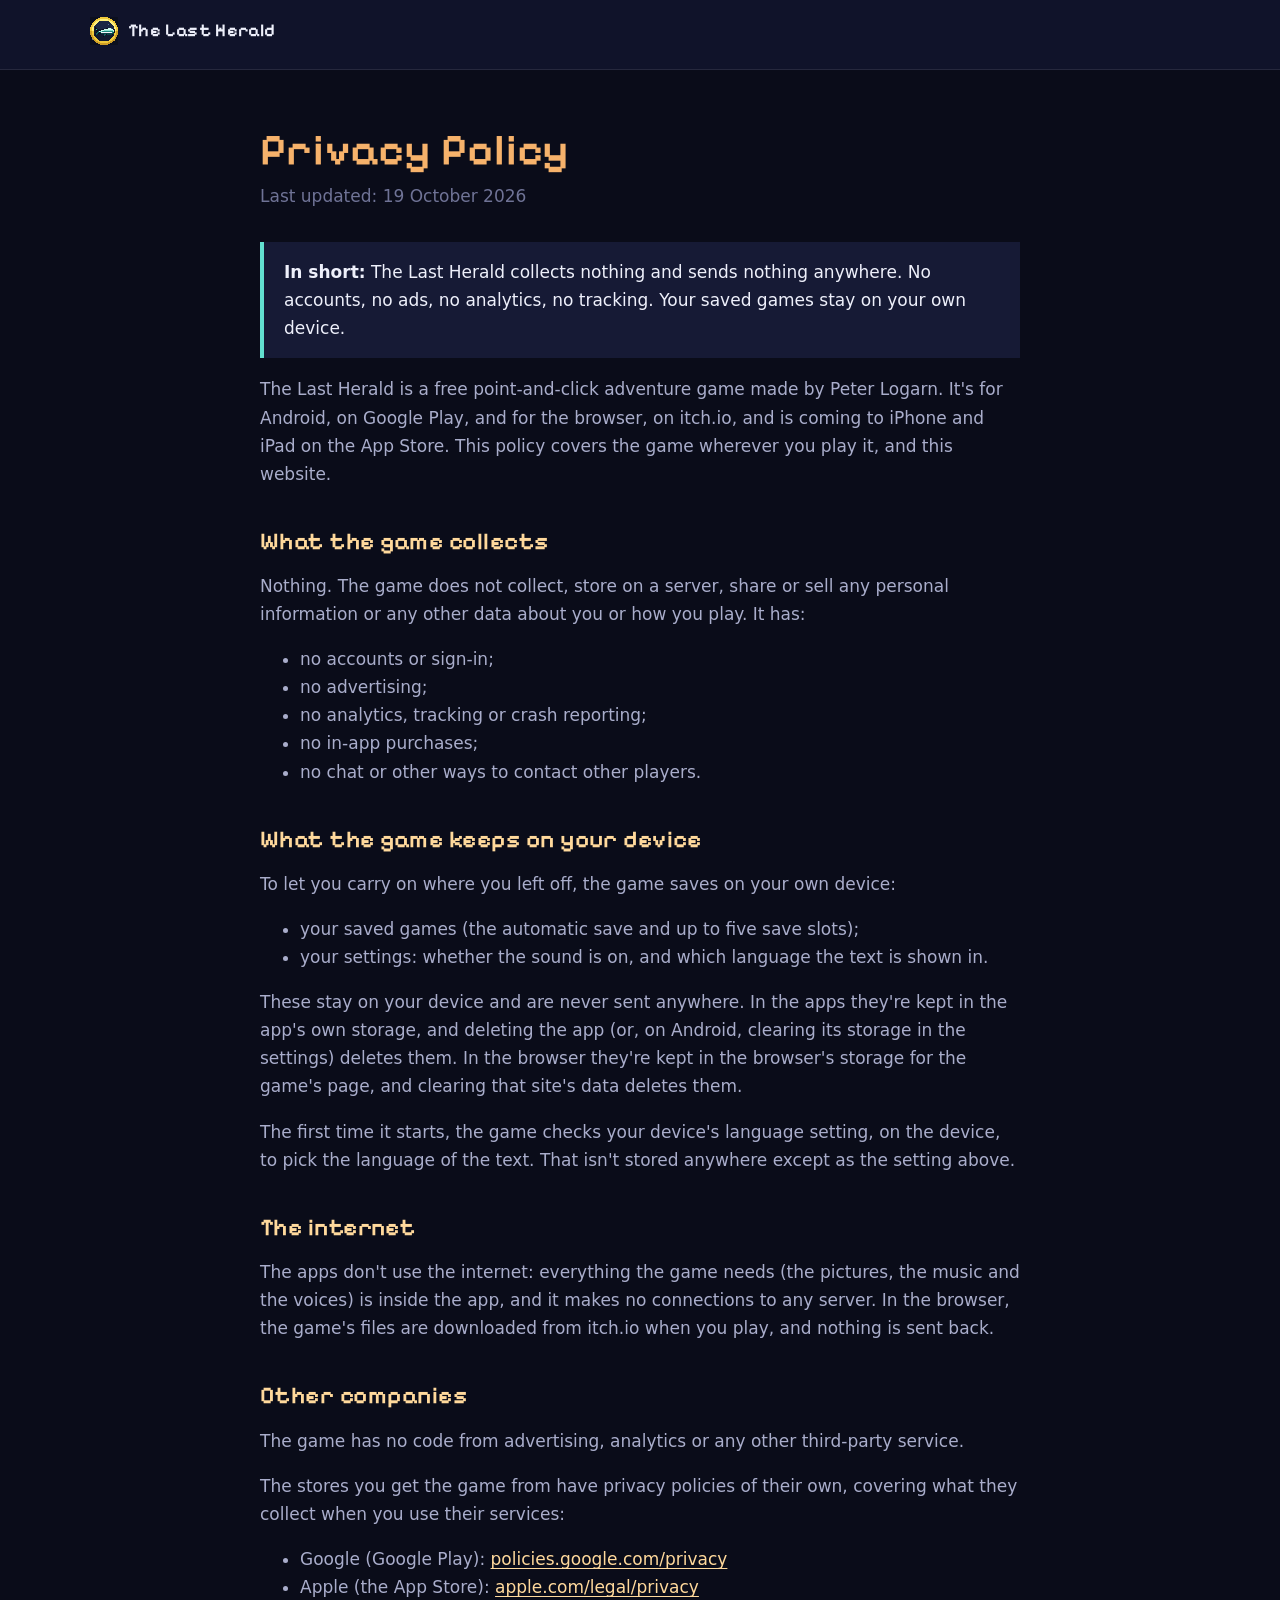
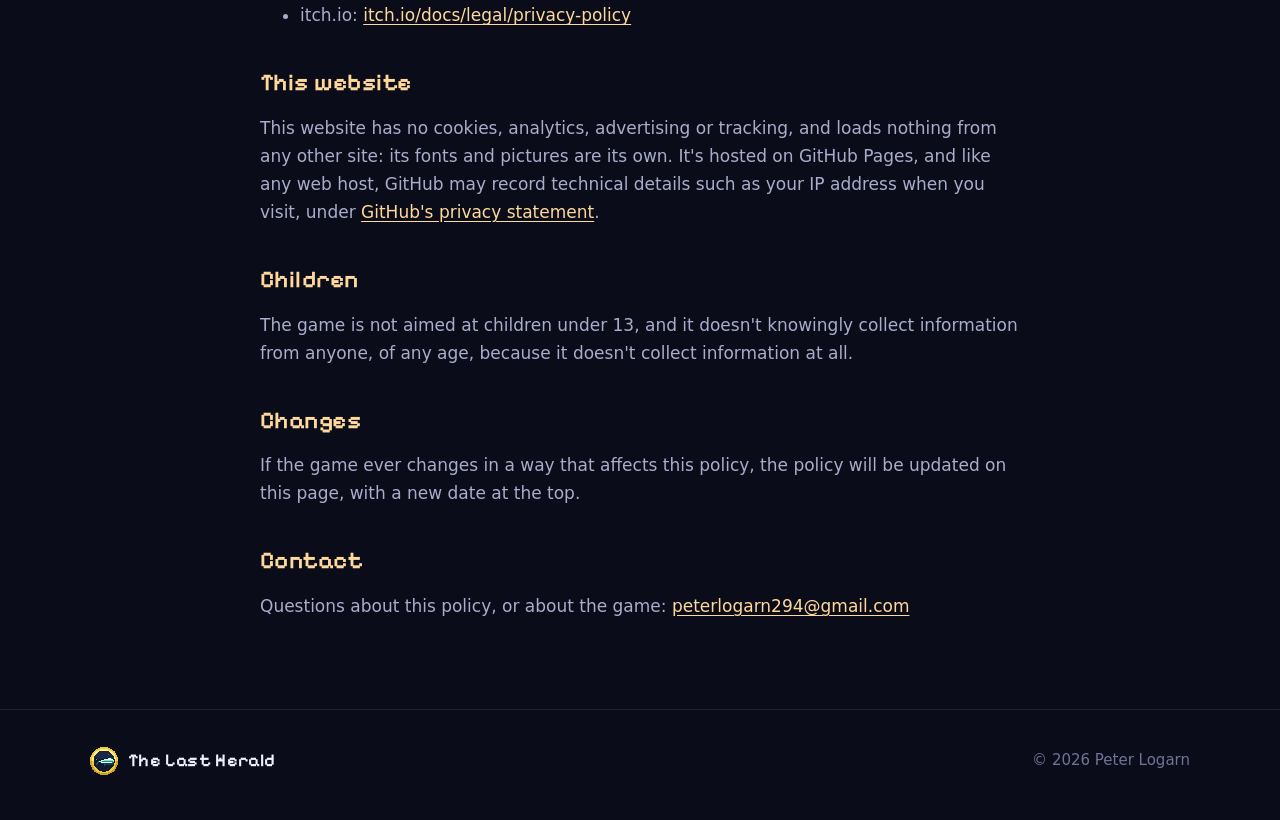
==== privacy/index.html @ 747a3407 "The Last Herald's website: the game (the story, the kids, pictures, what's in it, and buttons for Go" ====
<!doctype html>
<html lang="en">
<head>
  <meta charset="utf-8">
  <meta name="viewport" content="width=device-width, initial-scale=1">
  <title>Privacy Policy · The Last Herald</title>
  <meta name="description" content="The Last Herald's privacy policy: the game collects nothing and sends nothing anywhere.">
  <meta name="theme-color" content="#0a0c19">
  <link rel="icon" type="image/png" href="../assets/icon-512.png">
  <link rel="stylesheet" href="../css/site.css">
</head>
<body>

<div class="top">
  <div class="wrap"><a class="brand" href="../"><img class="pixel" src="../assets/icon-512.png" alt="">The Last Herald</a></div>
</div>

<main class="doc">
  <div class="wrap">
    <h1>Privacy Policy</h1>
    <p class="updated">Last updated: 19 October 2026</p>

    <p class="short"><strong>In short:</strong> The Last Herald collects nothing and sends nothing anywhere. No accounts, no ads, no analytics, no tracking. Your saved games stay on your own device.</p>

    <p>The Last Herald is a free point-and-click adventure game made by Peter Logarn. It's for Android, on Google Play, and for the browser, on itch.io, and is coming to iPhone and iPad on the App Store. This policy covers the game wherever you play it, and this website.</p>

    <h2>What the game collects</h2>
    <p>Nothing. The game does not collect, store on a server, share or sell any personal information or any other data about you or how you play. It has:</p>
    <ul>
      <li>no accounts or sign-in;</li>
      <li>no advertising;</li>
      <li>no analytics, tracking or crash reporting;</li>
      <li>no in-app purchases;</li>
      <li>no chat or other ways to contact other players.</li>
    </ul>

    <h2>What the game keeps on your device</h2>
    <p>To let you carry on where you left off, the game saves on your own device:</p>
    <ul>
      <li>your saved games (the automatic save and up to five save slots);</li>
      <li>your settings: whether the sound is on, and which language the text is shown in.</li>
    </ul>
    <p>These stay on your device and are never sent anywhere. In the apps they're kept in the app's own storage, and deleting the app (or, on Android, clearing its storage in the settings) deletes them. In the browser they're kept in the browser's storage for the game's page, and clearing that site's data deletes them.</p>
    <p>The first time it starts, the game checks your device's language setting, on the device, to pick the language of the text. That isn't stored anywhere except as the setting above.</p>

    <h2>The internet</h2>
    <p>The apps don't use the internet: everything the game needs (the pictures, the music and the voices) is inside the app, and it makes no connections to any server. In the browser, the game's files are downloaded from itch.io when you play, and nothing is sent back.</p>

    <h2>Other companies</h2>
    <p>The game has no code from advertising, analytics or any other third-party service.</p>
    <p>The stores you get the game from have privacy policies of their own, covering what they collect when you use their services:</p>
    <ul>
      <li>Google (Google Play): <a href="https://policies.google.com/privacy">policies.google.com/privacy</a></li>
      <li>Apple (the App Store): <a href="https://www.apple.com/legal/privacy/">apple.com/legal/privacy</a></li>
      <li>itch.io: <a href="https://itch.io/docs/legal/privacy-policy">itch.io/docs/legal/privacy-policy</a></li>
    </ul>

    <h2>This website</h2>
    <p>This website has no cookies, analytics, advertising or tracking, and loads nothing from any other site: its fonts and pictures are its own. It's hosted on GitHub Pages, and like any web host, GitHub may record technical details such as your IP address when you visit, under <a href="https://docs.github.com/en/site-policy/privacy-policies/github-general-privacy-statement">GitHub's privacy statement</a>.</p>

    <h2>Children</h2>
    <p>The game is not aimed at children under 13, and it doesn't knowingly collect information from anyone, of any age, because it doesn't collect information at all.</p>

    <h2>Changes</h2>
    <p>If the game ever changes in a way that affects this policy, the policy will be updated on this page, with a new date at the top.</p>

    <h2>Contact</h2>
    <p>Questions about this policy, or about the game: <a href="mailto:peterlogarn294@gmail.com">peterlogarn294@gmail.com</a></p>
  </div>
</main>

<footer>
  <div class="wrap">
    <a class="brand" href="../"><img class="pixel" src="../assets/icon-512.png" alt="">The Last Herald</a>
    <span>© 2026 Peter Logarn</span>
  </div>
</footer>

</body>
</html>
---- css/site.css ----
/* The Last Herald: the website. One stylesheet for both pages. */

@font-face {
  font-family: 'Pixelify Sans';
  font-style: normal;
  font-weight: 400;
  font-display: swap;
  src: url(../fonts/pixelify-sans-latin-400-normal.woff2) format('woff2');
  unicode-range: U+0000-00FF, U+0131, U+0152-0153, U+02BB-02BC, U+02C6, U+02DA, U+02DC, U+0304, U+0308, U+0329, U+2000-206F, U+20AC, U+2122, U+2191, U+2193, U+2212, U+2215, U+FEFF, U+FFFD;
}
@font-face {
  font-family: 'Pixelify Sans';
  font-style: normal;
  font-weight: 400;
  font-display: swap;
  src: url(../fonts/pixelify-sans-latin-ext-400-normal.woff2) format('woff2');
  unicode-range: U+0100-02BA, U+02BD-02C5, U+02C7-02CC, U+02CE-02D7, U+02DD-02FF, U+0304, U+0308, U+0329, U+1D00-1DBF, U+1E00-1E9F, U+1EF2-1EFF, U+2020, U+20A0-20AB, U+20AD-20C0, U+2113, U+2C60-2C7F, U+A720-A7FF;
}
@font-face {
  font-family: 'Pixelify Sans';
  font-style: normal;
  font-weight: 600;
  font-display: swap;
  src: url(../fonts/pixelify-sans-latin-600-normal.woff2) format('woff2');
  unicode-range: U+0000-00FF, U+0131, U+0152-0153, U+02BB-02BC, U+02C6, U+02DA, U+02DC, U+0304, U+0308, U+0329, U+2000-206F, U+20AC, U+2122, U+2191, U+2193, U+2212, U+2215, U+FEFF, U+FFFD;
}
@font-face {
  font-family: 'Pixelify Sans';
  font-style: normal;
  font-weight: 600;
  font-display: swap;
  src: url(../fonts/pixelify-sans-latin-ext-600-normal.woff2) format('woff2');
  unicode-range: U+0100-02BA, U+02BD-02C5, U+02C7-02CC, U+02CE-02D7, U+02DD-02FF, U+0304, U+0308, U+0329, U+1D00-1DBF, U+1E00-1E9F, U+1EF2-1EFF, U+2020, U+20A0-20AB, U+20AD-20C0, U+2113, U+2C60-2C7F, U+A720-A7FF;
}

:root {
  /* The night over Granvik, the logo's sunset gold, the glass shore's teal, the hive's violet */
  --bg: #0a0c19;
  --bg-2: #10132a;
  --panel: #161a35;
  --panel-2: #1d2244;
  --line: rgba(255, 255, 255, 0.09);
  --ink: #eef0fb;
  --muted: #a9adcb;
  --dim: #6f7396;
  --gold: #f6b26b;
  --gold-2: #ffd99c;
  --ember: #e8743b;
  --teal: #62e0d0;
  --violet: #a487ff;
  --pixel: 'Pixelify Sans', 'Courier New', monospace;
  --text: system-ui, -apple-system, 'Segoe UI', Roboto, 'Helvetica Neue', Arial, sans-serif;
  color-scheme: dark;
}

* { box-sizing: border-box; }
html { scroll-behavior: smooth; }
body {
  margin: 0;
  background: var(--bg);
  color: var(--ink);
  font: 17px/1.65 var(--text);
  -webkit-font-smoothing: antialiased;
}
img { display: block; max-width: 100%; height: auto; }
a { color: var(--gold-2); text-underline-offset: 3px; }
a:hover { color: #fff; }
.pixel { image-rendering: pixelated; image-rendering: crisp-edges; }

.wrap { width: min(1100px, 100% - 32px); margin-inline: auto; }
h1, h2, h3, .eyebrow, .btn, .brand { font-family: var(--pixel); font-weight: 600; letter-spacing: 0.02em; }
h2 { font-size: clamp(28px, 4vw, 40px); line-height: 1.15; margin: 0 0 18px; color: var(--gold); }
h3 { font-size: 22px; margin: 0 0 6px; }
.eyebrow { display: block; color: var(--teal); font-size: 15px; letter-spacing: 0.14em; text-transform: uppercase; margin-bottom: 10px; }
section { padding: clamp(56px, 9vw, 104px) 0; }
section + section { border-top: 1px solid var(--line); }

/* ---- The top: the title picture, the pitch, the stores ---- */
.hero { position: relative; background: #04050b; }
.hero-art { position: relative; }
.hero-art img { width: min(100%, calc(80vh * 16 / 9)); height: auto; margin: 0 auto; } /* all of it, the logo and the kids, as big as the screen allows (the night of its edges either side) */
.hero-art::after { /* fading down into the page */
  content: ''; position: absolute; inset: auto 0 0 0; height: 10%;
  background: linear-gradient(to bottom, rgba(4, 5, 11, 0), var(--bg));
}
.hero-text { position: relative; padding: 22px 0 56px; text-align: center; }
.hero { background: linear-gradient(to bottom, #04050b 60%, var(--bg)); }
.hero-text h1 { position: absolute; width: 1px; height: 1px; overflow: hidden; clip: rect(0 0 0 0); } /* the logo says it */
.tagline { font-family: var(--pixel); font-weight: 400; font-size: clamp(20px, 2.8vw, 28px); line-height: 1.35; margin: 0 auto 26px; max-width: 30ch; color: var(--ink); }
.facts { color: var(--muted); font-size: 15px; margin: 18px 0 0; }
.facts span + span::before { content: '·'; margin: 0 10px; color: var(--dim); }

.stores { display: flex; flex-wrap: wrap; gap: 14px; justify-content: center; }
.btn {
  display: inline-flex; align-items: center; gap: 12px; min-width: 210px;
  padding: 12px 18px 12px 14px; text-decoration: none; text-align: left;
  color: var(--ink); background: var(--panel); border: 2px solid var(--panel-2);
  box-shadow: 4px 4px 0 #04050b; transition: transform 0.12s, box-shadow 0.12s, border-color 0.12s;
}
.btn svg { flex: none; width: 30px; height: 30px; }
.btn small { display: block; font-family: var(--text); font-weight: 500; font-size: 12px; letter-spacing: 0.06em; text-transform: uppercase; color: var(--muted); }
.btn b { display: block; font-size: 20px; font-weight: 600; line-height: 1.1; }
.btn.live { border-color: var(--gold); color: var(--ink); }
.btn.live small { color: var(--gold-2); }
.btn.live:hover { transform: translate(-2px, -2px); box-shadow: 6px 6px 0 #04050b; color: #fff; }
.btn.soon { cursor: default; opacity: 0.8; }

/* ---- The story ---- */
.story { display: grid; grid-template-columns: 1.15fr 0.85fr; gap: clamp(28px, 5vw, 64px); align-items: center; }
.story p { color: var(--muted); margin: 0 0 16px; }
.story p:first-of-type { color: var(--ink); font-size: 19px; }
.story figure { margin: 0; }
.framed { border: 2px solid var(--panel-2); box-shadow: 6px 6px 0 #04050b; background: #000; }
figcaption { color: var(--dim); font-size: 14px; margin-top: 10px; }

/* ---- The kids ---- */
.kids { display: grid; grid-template-columns: repeat(3, 1fr); gap: 20px; margin-top: 30px; }
.kid { background: linear-gradient(to bottom, var(--panel), var(--bg-2)); border: 1px solid var(--line); padding: 26px 22px 24px; text-align: center; }
.kid .stage {
  height: 210px; display: flex; align-items: flex-end; justify-content: center; margin-bottom: 18px;
  background: radial-gradient(ellipse 70px 10px at 50% calc(100% - 4px), rgba(0, 0, 0, 0.55), transparent 70%);
}
.kid .stage img { height: auto; width: auto; max-height: 100%; }
.kid h3 { color: var(--gold-2); }
.kid .age { font-family: var(--pixel); color: var(--teal); font-size: 15px; margin-bottom: 10px; }
.kid p { color: var(--muted); margin: 0; font-size: 16px; }

/* ---- Pictures ---- */
.gallery { display: grid; grid-template-columns: repeat(2, 1fr); gap: 16px; margin-top: 30px; }
.gallery button { padding: 0; border: 2px solid var(--panel-2); background: #000; cursor: zoom-in; box-shadow: 5px 5px 0 #04050b; transition: transform 0.12s, border-color 0.12s; }
.gallery button:hover, .gallery button:focus-visible { transform: translate(-2px, -2px); border-color: var(--gold); outline: none; }
.gallery img { width: 100%; height: auto; aspect-ratio: 16 / 9; }

dialog.lightbox { padding: 0; border: 0; background: transparent; max-width: min(1440px, 96vw); width: 100%; }
dialog.lightbox::backdrop { background: rgba(3, 4, 10, 0.92); }
.lightbox img { width: 100%; height: auto; border: 2px solid var(--panel-2); }
.lightbox .bar { display: flex; justify-content: space-between; align-items: center; gap: 12px; margin-top: 10px; font-family: var(--pixel); color: var(--muted); }
.lightbox button { font: 600 18px var(--pixel); color: var(--ink); background: var(--panel); border: 2px solid var(--panel-2); padding: 6px 14px; cursor: pointer; }
.lightbox button:hover { border-color: var(--gold); }

/* ---- What's in it ---- */
.features { display: grid; grid-template-columns: repeat(3, 1fr); gap: 18px; margin-top: 30px; }
.feature { background: var(--panel); border: 1px solid var(--line); padding: 22px 22px 20px; }
.feature h3 { font-size: 19px; color: var(--ink); }
.feature h3::before { content: '▸ '; color: var(--gold); }
.feature p { color: var(--muted); margin: 0; font-size: 16px; }

/* ---- The end of the page ---- */
footer { border-top: 1px solid var(--line); padding: 36px 0 44px; color: var(--dim); font-size: 15px; }
footer .wrap { display: flex; flex-wrap: wrap; gap: 10px 26px; align-items: center; justify-content: space-between; }
footer nav { display: flex; flex-wrap: wrap; gap: 8px 22px; }
footer a { color: var(--muted); }
.brand { display: inline-flex; align-items: center; gap: 10px; color: var(--ink); text-decoration: none; font-size: 18px; }
.brand img { width: 28px; height: 28px; }

/* ---- The privacy page ---- */
.top { border-bottom: 1px solid var(--line); padding: 16px 0; background: var(--bg-2); }
.doc { padding: 56px 0 72px; }
.doc .wrap { max-width: 760px; }
.doc h1 { font-size: clamp(30px, 5vw, 44px); line-height: 1.1; color: var(--gold); margin: 0 0 8px; }
.doc .updated { color: var(--dim); margin: 0 0 32px; }
.doc h2 { font-size: 24px; color: var(--gold-2); margin: 40px 0 10px; }
.doc p, .doc li { color: var(--muted); }
.doc strong { color: var(--ink); font-weight: 600; }
.doc .short { background: var(--panel); border-left: 4px solid var(--teal); padding: 16px 20px; color: var(--ink); }

@media (max-width: 820px) {
  .story { grid-template-columns: 1fr; }
  .kids, .features { grid-template-columns: 1fr; }
  .kid .stage { height: 170px; }
  .gallery { grid-template-columns: 1fr; }
}
@media (max-width: 520px) {
  body { font-size: 16px; }
  .btn { min-width: 0; width: 100%; }
  .hero-text { padding-top: 14px; }
}
@media (prefers-reduced-motion: reduce) {
  html { scroll-behavior: auto; }
  .btn, .gallery button { transition: none; }
}
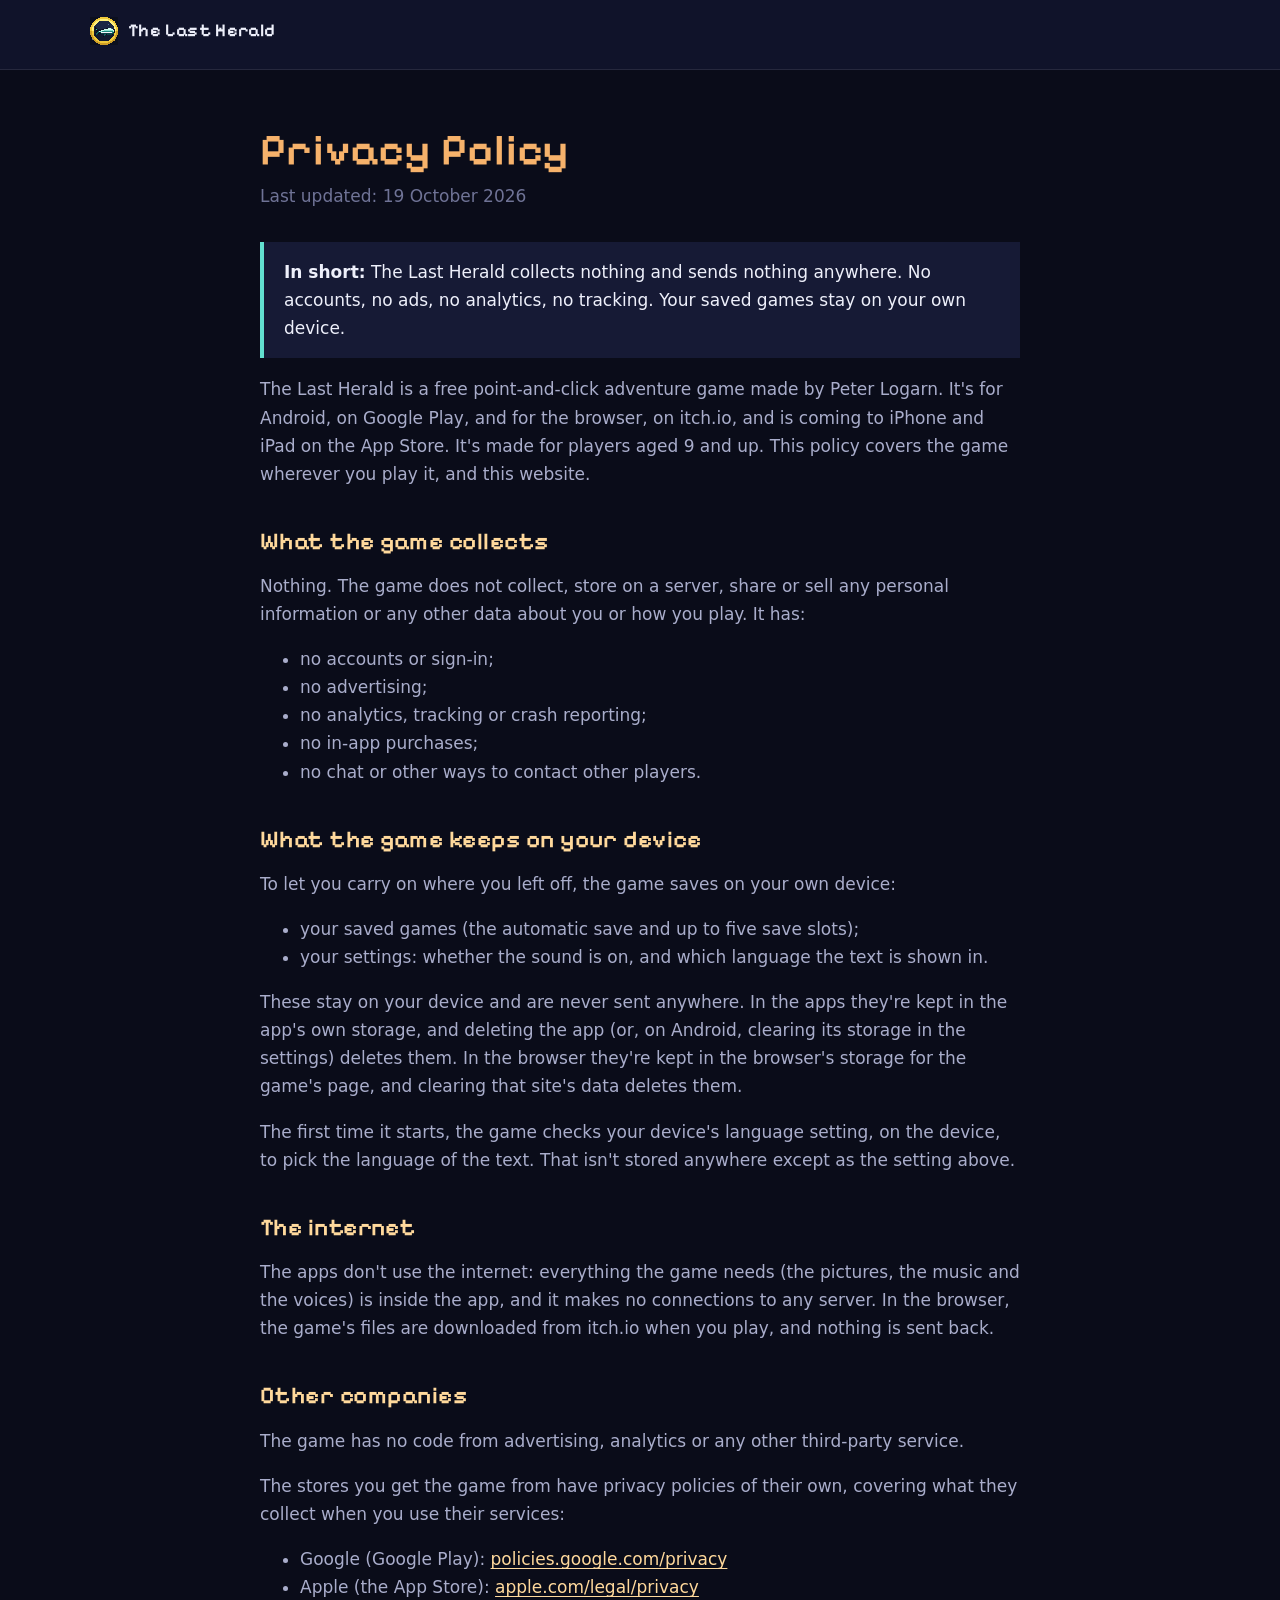
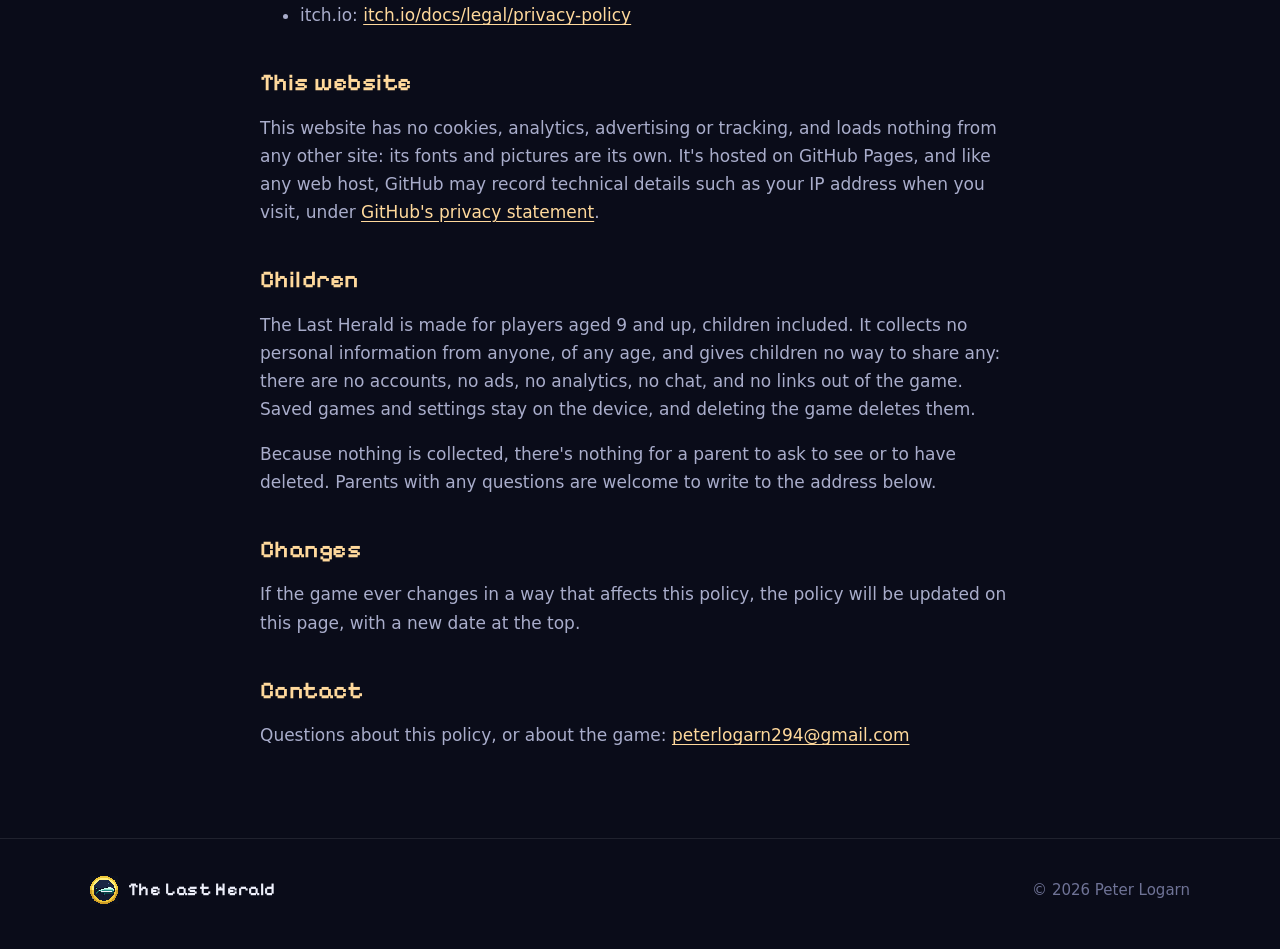
==== commit de8cf80d: "Made for ages 9 and up: the privacy policy's Children section speaks to children and parents (nothin" ====
--- a/privacy/index.html
+++ b/privacy/index.html
@@ -22,7 +22,7 @@
 
     <p class="short"><strong>In short:</strong> The Last Herald collects nothing and sends nothing anywhere. No accounts, no ads, no analytics, no tracking. Your saved games stay on your own device.</p>
 
-    <p>The Last Herald is a free point-and-click adventure game made by Peter Logarn. It's for Android, on Google Play, and for the browser, on itch.io, and is coming to iPhone and iPad on the App Store. This policy covers the game wherever you play it, and this website.</p>
+    <p>The Last Herald is a free point-and-click adventure game made by Peter Logarn. It's for Android, on Google Play, and for the browser, on itch.io, and is coming to iPhone and iPad on the App Store. It's made for players aged 9 and up. This policy covers the game wherever you play it, and this website.</p>
 
     <h2>What the game collects</h2>
     <p>Nothing. The game does not collect, store on a server, share or sell any personal information or any other data about you or how you play. It has:</p>
@@ -59,7 +59,8 @@
     <p>This website has no cookies, analytics, advertising or tracking, and loads nothing from any other site: its fonts and pictures are its own. It's hosted on GitHub Pages, and like any web host, GitHub may record technical details such as your IP address when you visit, under <a href="https://docs.github.com/en/site-policy/privacy-policies/github-general-privacy-statement">GitHub's privacy statement</a>.</p>
 
     <h2>Children</h2>
-    <p>The game is not aimed at children under 13, and it doesn't knowingly collect information from anyone, of any age, because it doesn't collect information at all.</p>
+    <p>The Last Herald is made for players aged 9 and up, children included. It collects no personal information from anyone, of any age, and gives children no way to share any: there are no accounts, no ads, no analytics, no chat, and no links out of the game. Saved games and settings stay on the device, and deleting the game deletes them.</p>
+    <p>Because nothing is collected, there's nothing for a parent to ask to see or to have deleted. Parents with any questions are welcome to write to the address below.</p>
 
     <h2>Changes</h2>
     <p>If the game ever changes in a way that affects this policy, the policy will be updated on this page, with a new date at the top.</p>
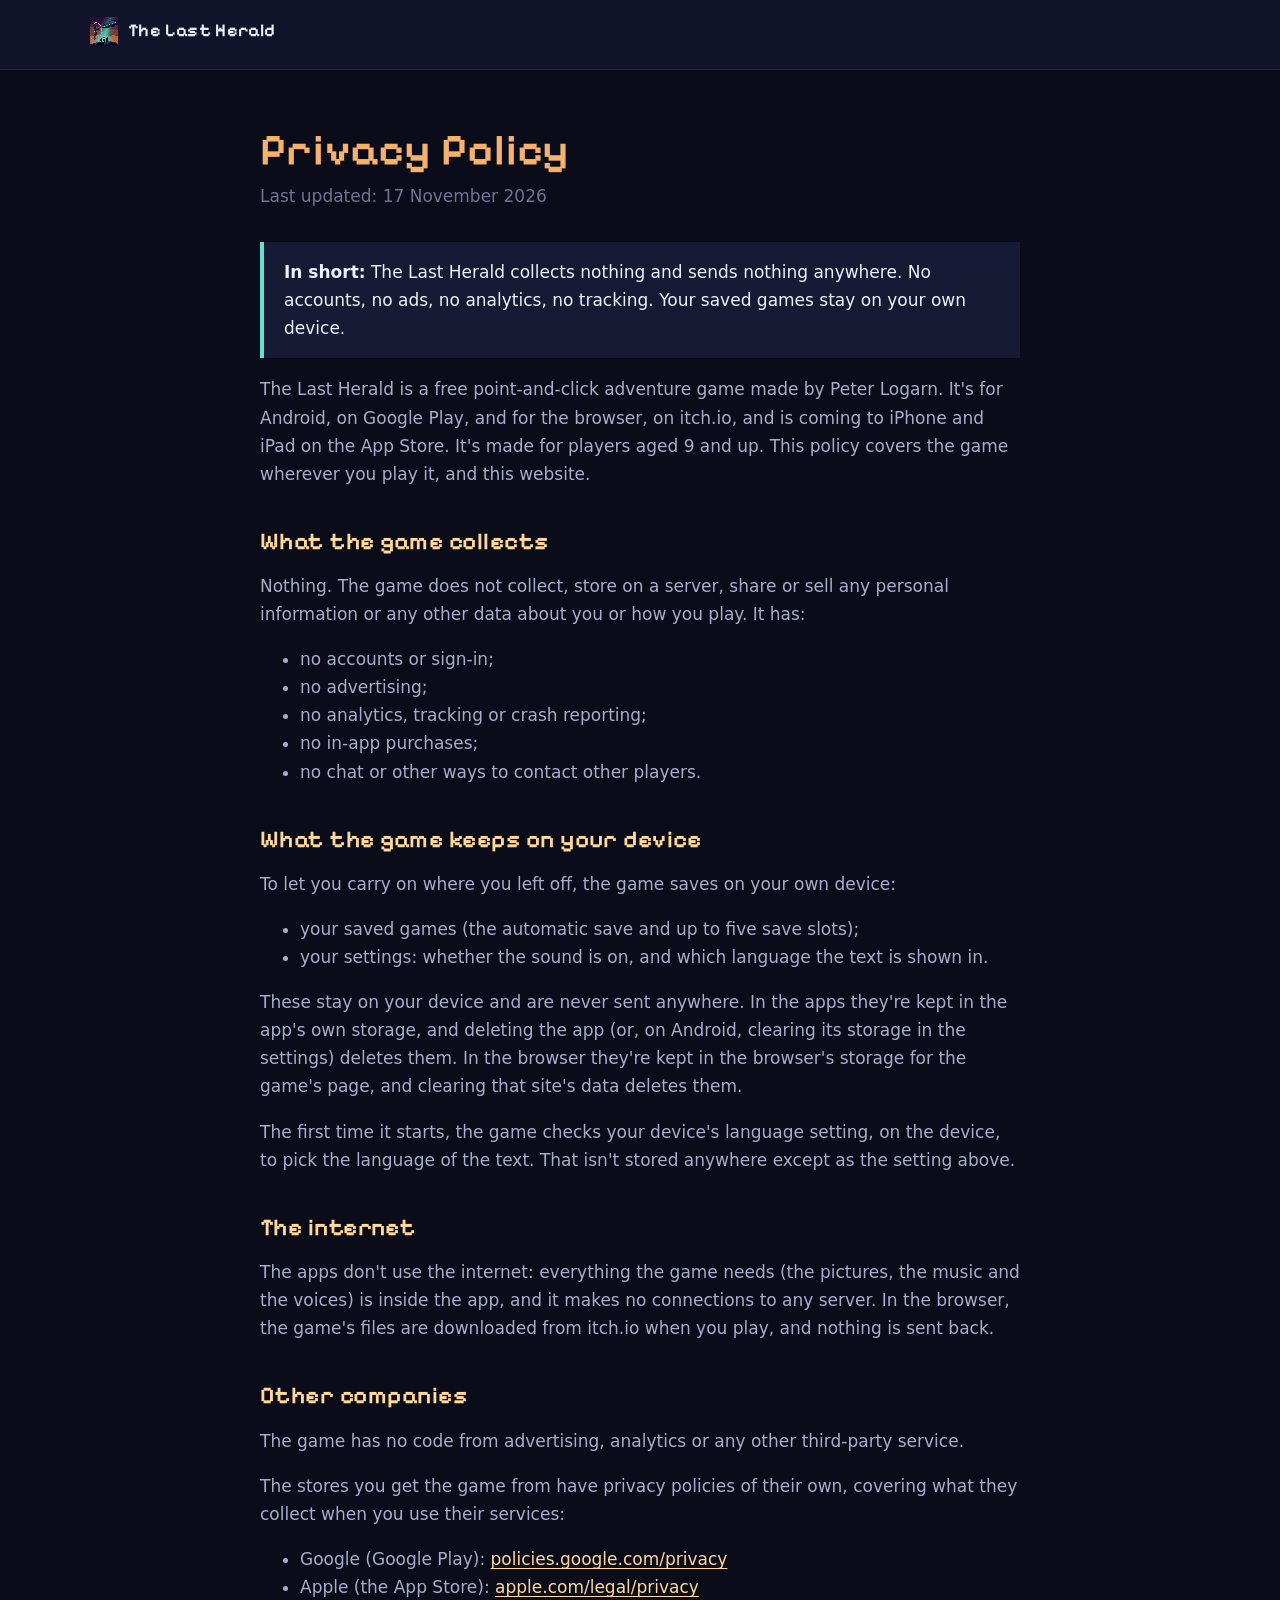
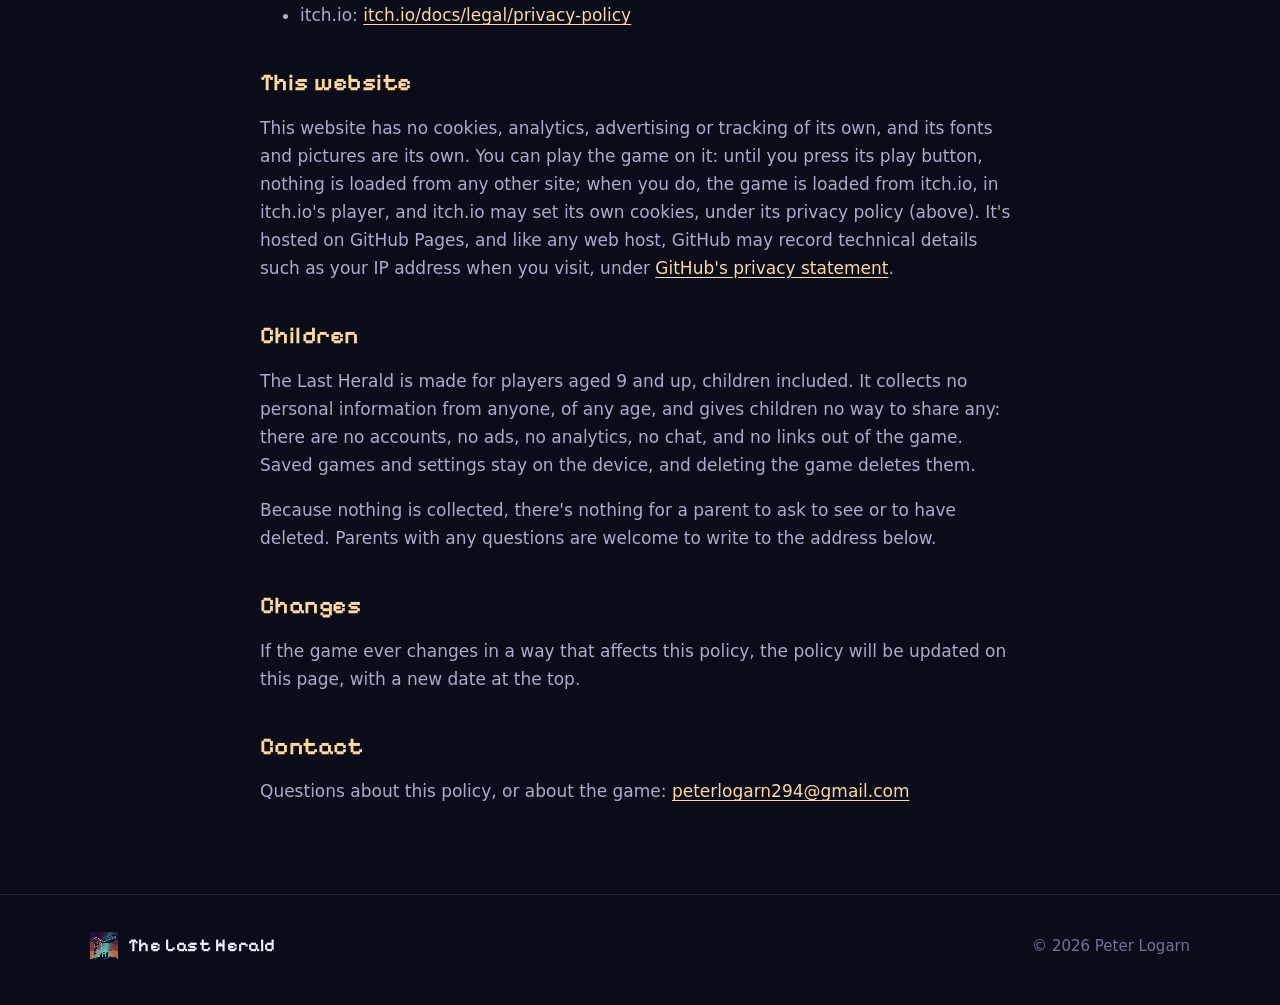
==== commit 57ab2426: "The game is out: the Google Play and itch.io buttons go live, and it can be played on the page. Unde" ====
--- a/privacy/index.html
+++ b/privacy/index.html
@@ -18,7 +18,7 @@
 <main class="doc">
   <div class="wrap">
     <h1>Privacy Policy</h1>
-    <p class="updated">Last updated: 19 October 2026</p>
+    <p class="updated">Last updated: 17 November 2026</p>
 
     <p class="short"><strong>In short:</strong> The Last Herald collects nothing and sends nothing anywhere. No accounts, no ads, no analytics, no tracking. Your saved games stay on your own device.</p>
 
@@ -56,7 +56,7 @@
     </ul>
 
     <h2>This website</h2>
-    <p>This website has no cookies, analytics, advertising or tracking, and loads nothing from any other site: its fonts and pictures are its own. It's hosted on GitHub Pages, and like any web host, GitHub may record technical details such as your IP address when you visit, under <a href="https://docs.github.com/en/site-policy/privacy-policies/github-general-privacy-statement">GitHub's privacy statement</a>.</p>
+    <p>This website has no cookies, analytics, advertising or tracking of its own, and its fonts and pictures are its own. You can play the game on it: until you press its play button, nothing is loaded from any other site; when you do, the game is loaded from itch.io, in itch.io's player, and itch.io may set its own cookies, under its privacy policy (above). It's hosted on GitHub Pages, and like any web host, GitHub may record technical details such as your IP address when you visit, under <a href="https://docs.github.com/en/site-policy/privacy-policies/github-general-privacy-statement">GitHub's privacy statement</a>.</p>
 
     <h2>Children</h2>
     <p>The Last Herald is made for players aged 9 and up, children included. It collects no personal information from anyone, of any age, and gives children no way to share any: there are no accounts, no ads, no analytics, no chat, and no links out of the game. Saved games and settings stay on the device, and deleting the game deletes them.</p>
--- a/css/site.css
+++ b/css/site.css
@@ -113,6 +113,18 @@
 .framed { border: 2px solid var(--panel-2); box-shadow: 6px 6px 0 #04050b; background: #000; }
 figcaption { color: var(--dim); font-size: 14px; margin-top: 10px; }
 
+/* ---- Play it here: a picture and a button, then itch.io's player in its place (the game, and its bar under it) ---- */
+.player {
+  position: relative; margin-top: 30px; aspect-ratio: 1280 / 740; display: grid; place-items: center; overflow: hidden;
+  background: #000; border: 2px solid var(--panel-2); box-shadow: 6px 6px 0 #04050b;
+}
+.player img { position: absolute; inset: 0; width: 100%; height: 100%; object-fit: cover; opacity: 0.5; }
+.player button { position: relative; width: auto; min-width: 0; font-family: var(--pixel); cursor: pointer; } /* (its own size, on a phone too) */
+.player button:hover { transform: translate(-2px, -2px); box-shadow: 6px 6px 0 #04050b; }
+.player button svg { color: var(--teal); }
+.player iframe { width: 100%; height: 100%; border: 0; display: block; }
+.play .note { color: var(--muted); font-size: 15px; margin: 16px 0 0; max-width: 70ch; }
+
 /* ---- The kids ---- */
 .kids { display: grid; grid-template-columns: repeat(3, 1fr); gap: 20px; margin-top: 30px; }
 .kid { background: linear-gradient(to bottom, var(--panel), var(--bg-2)); border: 1px solid var(--line); padding: 26px 22px 24px; text-align: center; }
